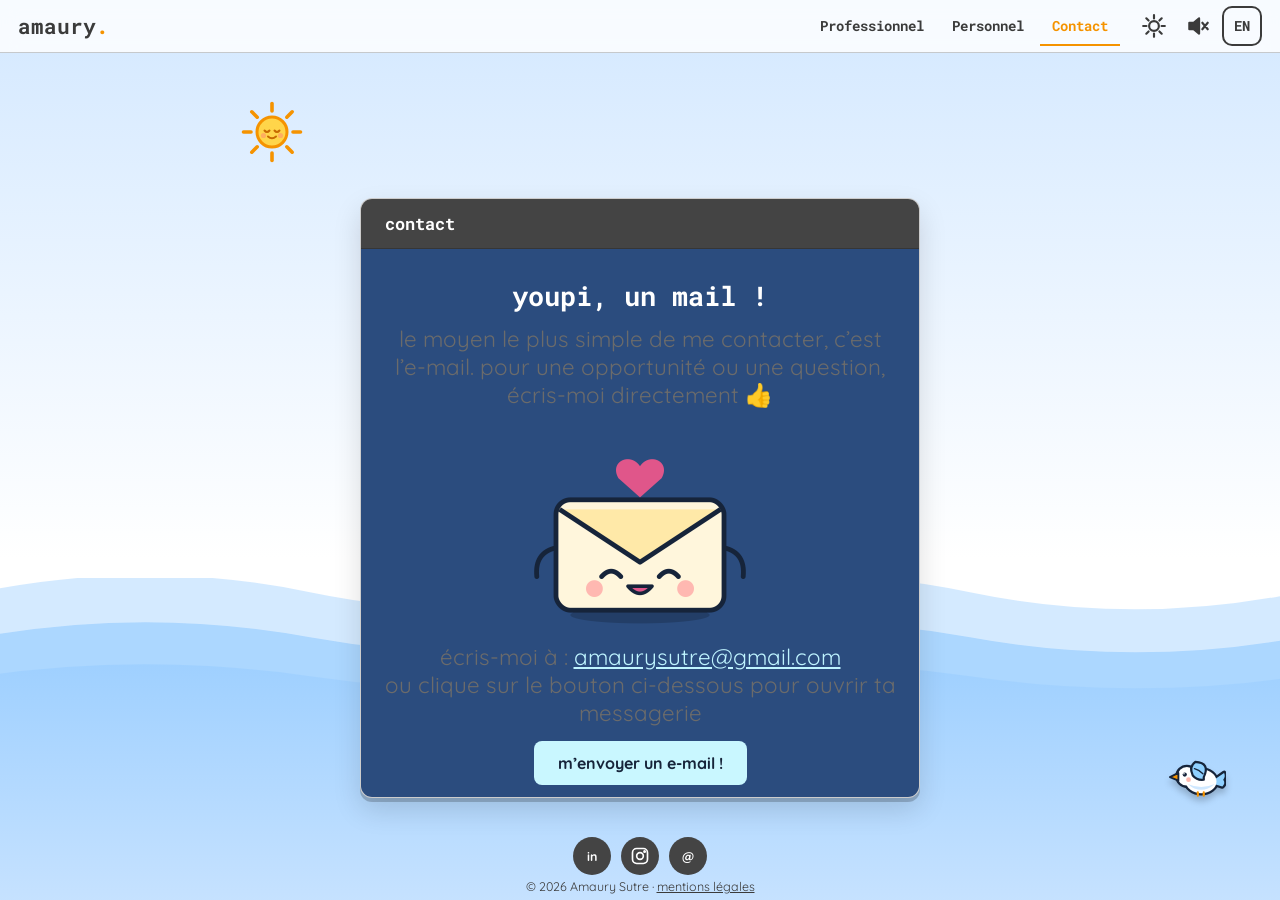
==== contact/index.html @ 2b48d58b "Add files via upload" ====
<!doctype html>
<html lang="fr">
<head>
<meta charset="utf-8">
<meta name="viewport" content="width=device-width, initial-scale=1, viewport-fit=cover">
<title>Contacter Amaury Sutre — SEO &amp; content strategy</title>
<meta name="description" content="Écrire à Amaury Sutre, content strategist et spécialiste SEO/GEO à Bordeaux : e-mail, LinkedIn et Instagram.">
<link rel="canonical" href="https://predatopatate.github.io/contact/">
<link rel="alternate" hreflang="fr" href="https://predatopatate.github.io/contact/">
<link rel="alternate" hreflang="en" href="https://predatopatate.github.io/en/contact/">
<link rel="alternate" hreflang="x-default" href="https://predatopatate.github.io/contact/">
<meta property="og:type" content="website">
<meta property="og:site_name" content="Amaury Sutre">
<meta property="og:title" content="Contacter Amaury Sutre — SEO &amp; content strategy">
<meta property="og:description" content="Écrire à Amaury Sutre, content strategist et spécialiste SEO/GEO à Bordeaux : e-mail, LinkedIn et Instagram.">
<meta property="og:url" content="https://predatopatate.github.io/contact/">
<meta property="og:image" content="https://predatopatate.github.io/images/og-image.png">
<meta property="og:locale" content="fr_FR">
<meta name="twitter:card" content="summary_large_image">
<link rel="icon" href="/favicon.svg" type="image/svg+xml">
<script>try{var t=localStorage.getItem('theme');if(t)document.documentElement.dataset.theme=t}catch(e){}</script>
<link rel="stylesheet" href="/css/style.css">
<noscript><style>body{overflow:auto!important;display:block!important;height:auto!important}.desk{height:60vh!important}#src,#src[hidden]{display:block!important}#src [data-win]{max-width:760px;margin:20px auto;padding:16px;background:var(--win);color:var(--ink);border-radius:12px}</style></noscript>
</head>
<body>
<a class="skip" href="#desk">Aller au contenu</a>
<header class="top"><a class="logo" href="/" aria-label="Accueil">amaury<span>.</span></a><nav class="tabs" aria-label="Navigation principale"><a href="/">Professionnel</a><a href="/perso/">Personnel</a><a href="/contact/" aria-current="true">Contact</a></nav><div class="tools"><button class="ib" id="tTheme"></button><button class="ib" id="tSfx"></button><a class="ib lg" id="tLang" href="/en/contact/" hreflang="en" lang="en">EN</a></div></header>
<main class="desk" id="desk">
<div class="stars" id="stars" aria-hidden="true"></div>
<div class="clouds" aria-hidden="true"><i class="cl" style="top:12%;--t:70s;--dl:-10s"></i><i class="cl" style="top:26%;--t:95s;--dl:-55s;transform-origin:left;scale:.7"></i><i class="cl" style="top:40%;--t:80s;--dl:-30s;scale:1.3"></i><i class="cl" style="top:6%;--t:110s;--dl:-80s;scale:.55"></i></div>
<div class="sky" aria-hidden="true">
   <svg viewBox="0 0 2880 320" preserveAspectRatio="none" style="top:-8%;--t:44s;animation-direction:reverse"><path d="M0 40q180-34 360 0t360 0t360 0t360 0t360 0t360 0t360 0t360 0V320H0Z" fill="var(--sky1)" opacity=".45"/></svg>
   <svg viewBox="0 0 2880 320" preserveAspectRatio="none" style="top:6%;--t:30s"><path d="M0 40q180-30 360 0t360 0t360 0t360 0t360 0t360 0t360 0t360 0V320H0Z" fill="var(--sky1)" opacity=".75"/></svg>
   <svg viewBox="0 0 2880 320" preserveAspectRatio="none" style="top:18%;--t:20s"><defs><linearGradient id="g" x1="0" y1="0" x2="0" y2="1"><stop offset="0" stop-color="var(--sky1)"/><stop offset="1" stop-color="var(--sky2)"/></linearGradient></defs><path d="M0 40q180-24 360 0t360 0t360 0t360 0t360 0t360 0t360 0t360 0V320H0Z" fill="url(#g)"/></svg>
  </div>
<div class="stage">
<button class="star" id="star" aria-label="CV"><svg class='sun' viewBox='0 0 64 64' width='64' height='64' aria-hidden='true'><g class='rays' stroke='#f59300' stroke-width='3.6' stroke-linecap='round' fill='none'><path d='M53.0 32.0L60.5 32.0'/><path d='M46.8 46.8L52.2 52.2'/><path d='M32.0 53.0L32.0 60.5'/><path d='M17.2 46.8L11.8 52.2'/><path d='M11.0 32.0L3.5 32.0'/><path d='M17.2 17.2L11.8 11.8'/><path d='M32.0 11.0L32.0 3.5'/><path d='M46.8 17.2L52.2 11.8'/></g><circle cx='32' cy='32' r='15' fill='#ffd54a' stroke='#f59300' stroke-width='3'/><path d='M24.5 30.5q2.5 3 5 0M34.5 30.5q2.5 3 5 0M28 36.5q4 3.6 8 0' stroke='#c76b00' stroke-width='2' fill='none' stroke-linecap='round'/><circle cx='23.5' cy='35.5' r='2.6' fill='#ff9a6a' opacity='.65'/><circle cx='40.5' cy='35.5' r='2.6' fill='#ff9a6a' opacity='.65'/></svg><svg class='moon' viewBox='0 0 64 64' width='64' height='64' aria-hidden='true'><path d='M33.5 10.3A22 22 0 1 0 50.6 39.6A17 17 0 0 1 33.5 10.3Z' fill='#ffe9a8' stroke='#e0b84a' stroke-width='3' stroke-linejoin='round'/><path d='M14 30q2.2 2.6 4.4 0M15 38q3 2.6 6 0' stroke='#b8892a' stroke-width='2' fill='none' stroke-linecap='round'/><circle cx='13' cy='35' r='2.2' fill='#ffa27a' opacity='.6'/><path d='M50 12l1.4 3.2 3.2 1.4-3.2 1.4L50 21l-1.4-3-3.2-1.4 3.2-1.4zM54 36l.9 2 2 .9-2 .9-.9 2-.9-2-2-.9 2-.9z' fill='#ffe9a8'/></svg><span class="stip">cv</span></button>
<section class="win home blue" aria-labelledby="homeT"><header><span id="homeT">contact</span></header><div class="hero" id="hero"><h1 class="sr">Contacter Amaury Sutre — SEO &amp; content strategy</h1><div class="cx"><h2>youpi, un mail !</h2><p>le moyen le plus simple de me contacter, c’est l’e-mail. pour une opportunité ou une question, écris-moi directement 👍</p><div class="cimg"><img src="/images/contact.png" alt="" width="240" height="204"></div><p>écris-moi à : <a data-copy data-tip="copier dans le presse-papiers" href="mailto:amaurysutre@gmail.com">amaurysutre@gmail.com</a><br>ou clique sur le bouton ci-dessous pour ouvrir ta messagerie</p><a class="btn2" data-mail href="mailto:amaurysutre@gmail.com">m’envoyer un e-mail !</a></div></div></section></div>
<div class="foot"><div><a class="soc" href="https://www.linkedin.com/in/amaury-sutre" target="_blank" rel="noopener" aria-label="LinkedIn">in</a><a class="soc" href="https://www.instagram.com/amaurysutre/" target="_blank" rel="noopener" aria-label="Instagram"><svg viewBox="0 0 24 24" width="20" height="20" fill="none" stroke="currentColor" stroke-width="2" aria-hidden="true"><rect x="3" y="3" width="18" height="18" rx="5"/><circle cx="12" cy="12" r="4"/><circle cx="17.5" cy="6.5" r=".8" fill="currentColor"/></svg></a><a class="soc" href="mailto:amaurysutre@gmail.com" data-mail aria-label="E-mail">@</a></div>© 2026 Amaury Sutre · <a href="/mentions-legales/">mentions légales</a></div>
<div id="pet"><div class="rot"><svg viewBox="0 0 68 52" width="58" height="44" aria-hidden="true"><g stroke="#16243a" stroke-width="5.4" stroke-linejoin="round" fill="#16243a"><path d="M12 27L2 20Q0 24 3 28Q0 32 4 36L14 33Z"/><ellipse cx="29" cy="30" rx="18" ry="14"/><circle cx="46" cy="24" r="11"/></g><path d="M12 27L2 20Q0 24 3 28Q0 32 4 36L14 33Z" fill="#8fd0ff"/><ellipse cx="29" cy="30" rx="18" ry="14" fill="#fff"/><circle cx="46" cy="24" r="11" fill="#fff"/><path d="M13 33Q29 47 45 33Q29 40 13 33Z" fill="#cfe8ff"/><path d="M56 20L66 25L56 29Z" fill="#f59300" stroke="#16243a" stroke-width="2.2" stroke-linejoin="round"/><g class="wing"><path d="M26 25Q18 8 36 7Q44 13 39 23Q34 29 26 28Z" fill="#8fd0ff" stroke="#16243a" stroke-width="2.6" stroke-linejoin="round"/><path d="M27 21Q32 16 37 15" stroke="#16243a" stroke-width="1.6" fill="none" stroke-linecap="round"/></g><g class="beye"><circle cx="48.5" cy="22" r="2.5" fill="#16243a"/><circle cx="49.4" cy="21.1" r=".9" fill="#fff"/></g><circle cx="44" cy="28" r="2.8" fill="#ff9a8a" opacity=".7"/><path d="M26 43v4M33 43v4" stroke="#f59300" stroke-width="2.6" stroke-linecap="round"/></svg></div></div>
</main>
<div id="lb" role="dialog" aria-modal="true"><button class="lbn" id="lbp" aria-label="Précédent">‹</button><img id="lbi" alt=""><button class="lbn" id="lbn" aria-label="Suivant">›</button><button class="lbn" id="lbx" aria-label="Fermer">×</button></div>
<div id="mm" role="dialog" aria-modal="true"><div class="mbox"><h2 id="mmt"></h2><p id="mmp"></p><div id="mmo"></div><div class="mrow"><button id="mmc"></button><button id="mmx"></button></div></div></div>
<div id="src" hidden>
<section data-win="cv" data-title="cv" data-w="460"><div class="callout">tu as trouvé le bonus ! voici mon CV en PDF, à télécharger :)</div><div class="grid2" style="grid-template-columns:minmax(200px,320px);justify-content:center"><div class="card"><div class="thumb" style="--c1:#3b3f8f;--c2:#7a4fc0"><b>CV français</b><small>PDF</small></div><div class="cb" style="padding:14px;text-align:center"><a class="btn" href="/cv/CV-Amaury-Sutre-FR.pdf" download style="margin:0">télécharger</a></div></div></div></section>
<section data-win="game" data-title="chasse aux mots-clés" data-w="520"><div class="gm" data-gm><div class="gh"><span>score <b data-sc>0</b></span><span>temps <b data-tm>30</b></span><span>record <b data-hi>0</b></span></div><div class="ga" data-ga><div class="gi">Clique les mots-clés avant qu’ils s’envolent. Évite les rouges !</div></div><a class="btn" href="#" data-gstart>jouer</a></div></section>
</div>
<script src="/js/app.js" defer></script>
</body>
</html>
---- css/style.css ----
@font-face{font-family:"Quicksand";font-style:normal;font-weight:400;font-display:swap;src:url(/fonts/quicksand-400.woff2) format("woff2")}
@font-face{font-family:"Quicksand";font-style:normal;font-weight:600;font-display:swap;src:url(/fonts/quicksand-600.woff2) format("woff2")}
@font-face{font-family:"Quicksand";font-style:normal;font-weight:700;font-display:swap;src:url(/fonts/quicksand-700.woff2) format("woff2")}
@font-face{font-family:"Roboto Mono";font-style:normal;font-weight:500;font-display:swap;src:url(/fonts/roboto-mono-500.woff2) format("woff2")}
@font-face{font-family:"Roboto Mono";font-style:normal;font-weight:700;font-display:swap;src:url(/fonts/roboto-mono-700.woff2) format("woff2")}

:root{--page:#fff;--sky1:#9fd0ff;--sky2:#cfe6ff;--win:#fff;--ink:#3b3b3b;--mute:#6b6b6b;--bar:#444;--accent:#f59300;--sh:#0003;--pet:#f2a65a;--petEye:#2b2b2b;
box-sizing:border-box;padding-top:env(safe-area-inset-top,0px);padding-bottom:env(safe-area-inset-bottom,0px)}
@media (prefers-color-scheme:dark){:root:not([data-theme="light"]){--page:#0d1626;--sky1:#1d3c66;--sky2:#0f2342;--win:#16243a;--ink:#e8eef7;--mute:#9fb0c6;--bar:#2a3b55;--accent:#ffb347;--sh:#0008;color-scheme:dark}}
:root[data-theme="dark"]{--page:#0d1626;--sky1:#1d3c66;--sky2:#0f2342;--win:#16243a;--ink:#e8eef7;--mute:#9fb0c6;--bar:#2a3b55;--accent:#ffb347;--sh:#0008;color-scheme:dark}
html{height:100%;scroll-padding-top:env(safe-area-inset-top,0px)}
*{box-sizing:border-box}
body{margin:0;height:100%;background:var(--page);color:var(--ink);font-family:"Quicksand",ui-rounded,"Segoe UI",system-ui,sans-serif;overflow:hidden}
button,a{font:inherit;color:inherit;cursor:pointer}
:focus-visible{outline:3px solid var(--accent);outline-offset:2px}
.desk{position:relative;height:100%;overflow:hidden}
.sky{position:absolute;left:0;bottom:0;width:100%;height:38%;pointer-events:none}
.tools{position:absolute;left:14px;top:12px;display:flex;gap:10px;align-items:center;z-index:50}
.ib{width:40px;height:40px;border:0;background:none;display:grid;place-items:center;border-radius:10px}
.ib:hover{background:#00000012}
.lg{font-family:"Roboto Mono",ui-monospace,monospace;font-weight:700;font-size:.85rem;width:auto;padding:0 10px;border:2px solid var(--ink)}
.stage{position:absolute;inset:0 0 70px;display:flex;flex-direction:column;align-items:center;justify-content:center;gap:6px;pointer-events:none;padding:56px 0 0}
.star{align-self:flex-start;margin-left:max(4vw,calc(50% - 400px));pointer-events:none}
.win{background:var(--win);border-radius:12px;box-shadow:0 4px 0 var(--sh),0 12px 28px #0002;overflow:hidden;display:flex;flex-direction:column;pointer-events:auto}
.win header{background:var(--bar);color:#fff;padding:13px 14px 13px 24px;font-weight:700;font-size:1.05rem;display:flex;justify-content:space-between;align-items:center;gap:8px;user-select:none;touch-action:none;cursor:grab}
.win header.drag{cursor:grabbing}
.home{position:relative;width:min(800px,92vw);height:min(600px,100%)}
.home header{cursor:default}
.hero{flex:1;display:flex;flex-direction:column;align-items:center;justify-content:center;gap:10px;padding:16px;text-align:center}
.hero h1{margin:0;font-weight:400;font-size:clamp(2.2rem,7.2vw,4.4rem);line-height:1.05}
.hero h1 b{color:var(--accent);font-weight:600}
.hero p{margin:0;font-size:clamp(1rem,2.4vw,1.4rem);color:var(--mute)}
#icons{display:flex;flex-wrap:wrap;justify-content:center;gap:clamp(6px,2vw,22px);margin-top:clamp(18px,6vh,56px)}
.ico{width:96px;border:0;background:none;display:flex;flex-direction:column;align-items:center;gap:6px;color:var(--ink);padding:4px}
.ico svg{filter:drop-shadow(0 4px 0 var(--sh));transition:transform .12s}
.ico:hover svg{transform:translateY(-4px)}
.ico b{font-family:"Roboto Mono",ui-monospace,monospace;font-size:.82rem}
.foot{position:absolute;left:0;right:0;bottom:6px;text-align:center;font-size:.78rem;color:var(--ink);z-index:3}
.foot div{display:flex;gap:10px;justify-content:center;margin-bottom:4px}
.soc{width:38px;height:38px;border-radius:50%;background:#444;color:#fff;display:grid;place-items:center;font-weight:700;text-decoration:none}
.w{position:absolute;width:min(460px,calc(100% - 16px));max-height:calc(100% - 90px);animation:pop .16s ease-out}
@keyframes pop{from{transform:scale(.95);opacity:0}}
.x{width:28px;height:28px;border-radius:8px;border:0;background:#ffffff26;color:#fff;font-size:1.2rem;line-height:1}
.x:hover{background:#ffffff44}
.body{padding:16px 20px 20px;overflow:auto;line-height:1.55;font-size:.97rem}
.body h2{font-size:1.6rem;line-height:1.1;margin:0 0 8px}
.body h3{font-size:1rem;margin:14px 0 6px}
.body p{margin:0 0 10px;max-width:62ch}
.body a{color:var(--accent);font-weight:700}
.tag{display:inline-block;border:2px solid var(--ink);border-radius:999px;padding:1px 10px;margin:0 6px 6px 0;font-size:.82rem;font-weight:600}
.case{border:2px solid var(--bar);border-radius:10px;padding:10px 12px;margin-bottom:10px}
.case b{display:block}.case small{color:var(--mute)}.case ul{margin:6px 0 0;padding-left:18px}.case ul:empty{display:none}.case li{margin-bottom:3px}
.note{position:absolute;left:50%;bottom:70px;transform:translateX(-50%);z-index:900;background:var(--win);border-radius:12px;box-shadow:0 4px 0 var(--sh);padding:10px 14px;font-size:.9rem;display:flex;gap:12px;align-items:center;width:max-content;max-width:calc(100% - 20px)}
.note button{border:0;border-radius:8px;background:var(--accent);color:#222;padding:4px 12px;font-weight:700}
@media (max-width:700px){.w{left:8px!important;top:64px!important}.win header{cursor:default}.stage{padding-top:70px}}
@media (prefers-reduced-motion:reduce){*{animation:none!important;transition:none!important}}

.win header{font-family:"Roboto Mono",ui-monospace,monospace;font-weight:700;text-transform:lowercase}
.x{width:auto;height:auto;background:none;color:#fff;font-family:"Roboto Mono",ui-monospace,monospace;font-weight:700;font-size:1rem;padding:2px 4px}
.x:hover{background:none;color:var(--accent)}
.body{padding:0}
.pad{padding:8px 36px 28px}
.body>:not(.prof):not(.sep):not(.pad):not(.lrow){margin-left:28px;margin-right:28px}
.body>:first-child{margin-top:22px}
.body>:last-child{margin-bottom:26px}
.prof{display:flex;flex-wrap:wrap;align-items:center;gap:26px;padding:30px 36px}
.av{width:140px;height:140px;border-radius:50%;flex:none;display:grid;place-items:center;font-size:3rem;font-weight:700;color:#fff;background:linear-gradient(135deg,#2b6a8f,#7ec8c0);box-shadow:0 4px 0 var(--sh)}
.prof h2{color:var(--accent);font-size:clamp(2rem,6vw,3.2rem);font-weight:600;margin:0 0 6px}
.sub{margin:0 0 4px;color:var(--mute)}
.sep{border-top:1px solid #0002;margin:0}
.body h3{font-family:"Roboto Mono",ui-monospace,monospace;text-transform:uppercase;font-size:1.2rem;margin:18px 0 12px}
.body ul{padding-left:22px}.body li{margin-bottom:8px}
.body a{text-decoration:underline}
.tag{border:0;border-radius:6px;padding:6px 12px;font-weight:400;font-size:.88rem;background:var(--win);box-shadow:0 3px 0 var(--sh),0 0 0 1px #0001;margin:0 8px 10px 0}
.cols{display:grid;grid-template-columns:1fr 1fr;gap:12px 28px}
.grid{display:grid;grid-template-columns:repeat(auto-fit,minmax(270px,1fr));gap:20px}
.card{border-radius:10px;overflow:hidden;box-shadow:0 3px 0 var(--sh),0 0 0 1px #0001}
.thumb{aspect-ratio:16/9;display:flex;flex-direction:column;justify-content:flex-end;padding:14px 16px;color:#fff;background:linear-gradient(135deg,var(--c1),var(--c2))}
.thumb b{font-size:1.6rem;line-height:1.1}.thumb small{opacity:.9}
.cb{padding:6px 14px 8px;font-size:.9rem}.cb ul{padding-left:18px}.cb li{margin-bottom:5px}
.lrow{display:flex;flex-wrap:wrap;gap:28px;justify-content:center;padding:32px 20px}
a.ico{text-decoration:none}
details{border-bottom:1px solid #0002;padding:10px 0}
summary{font-family:"Roboto Mono",ui-monospace,monospace;font-weight:700;cursor:pointer}
details p{margin:8px 0 2px}
.fm label{display:block;font-family:"Roboto Mono",ui-monospace,monospace;font-size:.82rem;margin:12px 0 4px}
.fm input,.fm textarea{width:100%;font:inherit;padding:9px 12px;border:1px solid #0003;border-radius:8px;background:var(--win);color:var(--ink)}
.btn{display:inline-block;margin-top:16px;background:var(--accent);color:#222!important;border-radius:8px;padding:9px 22px;font-weight:700;text-decoration:none!important;font-family:"Roboto Mono",ui-monospace,monospace}
@media (max-width:700px){.cols{grid-template-columns:1fr}.pad{padding:8px 20px 24px}.prof{padding:22px 20px}}

:root{--pt:#d3e8ff;--starO:0;--cloudO:.95}
@media (prefers-color-scheme:dark){:root:not([data-theme="light"]){--pt:#0a1222;--starO:1;--cloudO:.06}}
:root[data-theme="dark"]{--pt:#0a1222;--starO:1;--cloudO:.06}
body{background:linear-gradient(var(--pt),var(--page) 62%)}
.sky{overflow:hidden}
.sky svg{position:absolute;left:0;width:200%;height:100%;animation:wave var(--t,30s) linear infinite}
@keyframes wave{to{transform:translateX(-50%)}}
.clouds,.stars{position:absolute;inset:0 0 38%;pointer-events:none}
.stars{opacity:var(--starO);transition:opacity .6s}
.stars i{position:absolute;width:3px;height:3px;border-radius:50%;background:#fff;animation:tw 3s ease-in-out infinite}
@keyframes tw{50%{opacity:.2}}
.cl{position:absolute;left:-220px;width:110px;height:30px;border-radius:30px;background:#fff;opacity:var(--cloudO);animation:drift var(--t) linear infinite;animation-delay:var(--dl,0s)}
.cl:before,.cl:after{content:"";position:absolute;border-radius:50%;background:inherit}
.cl:before{width:50px;height:50px;top:-24px;left:16px}.cl:after{width:38px;height:38px;top:-16px;right:16px}
@keyframes drift{to{transform:translateX(calc(100vw + 360px))}}
.av{position:relative;cursor:default;overflow:hidden;width:160px;height:160px;box-shadow:0 0 0 4px var(--win),0 0 0 7px var(--accent)}
.av img{width:100%;height:100%;object-fit:cover;display:block}
.av[role=button]{cursor:pointer}
.prof{background:linear-gradient(135deg,color-mix(in srgb,var(--accent) 16%,var(--win)),var(--win) 70%)}
.badge{display:inline-flex;align-items:center;gap:8px;background:#2fb36624;border-radius:999px;padding:4px 12px;font-weight:600;font-size:.85rem;margin-bottom:10px}
.badge:before{content:"";width:9px;height:9px;border-radius:50%;background:#2fb366;animation:pulse 2s ease-in-out infinite}
@keyframes pulse{50%{box-shadow:0 0 0 6px #2fb36600;opacity:.6}}
.wave{display:inline-block;animation:wv 2.4s ease-in-out infinite;transform-origin:70% 70%}
@keyframes wv{0%,60%,100%{transform:rotate(0)}10%,30%{transform:rotate(16deg)}20%,40%{transform:rotate(-8deg)}}
.lead{font-size:1.1rem}
.gal{display:grid;grid-template-columns:repeat(auto-fill,minmax(170px,1fr));gap:16px}
.gal button{border:0;padding:0;border-radius:6px;overflow:hidden;aspect-ratio:1;background:#0001;cursor:zoom-in;box-shadow:0 3px 0 var(--sh)}
.gal img{width:100%;height:100%;object-fit:cover;display:block;transition:transform .25s}
.gal button:hover img{transform:scale(1.06)}
.ph{aspect-ratio:1;border-radius:6px;display:grid;place-items:center;color:#fff;font-family:"Roboto Mono",ui-monospace,monospace;font-size:.85rem;background:linear-gradient(135deg,var(--c1),var(--c2));opacity:.92}
.more{margin-top:14px;font-size:.92rem}
.proj{display:flex;flex-wrap:wrap;gap:24px;align-items:flex-start}
.proj .pt{flex:0 0 280px;max-width:100%;aspect-ratio:16/10;border-radius:10px;background:linear-gradient(135deg,#2b6a8f,#7ec8c0);display:grid;place-items:center;color:#fff;box-shadow:0 3px 0 var(--sh)}
.proj h4{color:var(--accent);font-size:1.5rem;margin:0 0 8px}
.proj>div+div{flex:1;min-width:220px}
#lb,#mm{position:fixed;inset:0;z-index:3000;display:none;place-items:center;background:#000c}
#lb.on,#mm.on{display:grid}
#lbi{max-width:88vw;max-height:86vh;border-radius:8px;box-shadow:0 8px 40px #0008}
.lbn{position:absolute;border:0;background:#ffffff22;color:#fff;width:46px;height:46px;border-radius:50%;font-size:1.8rem;line-height:1}
.lbn:hover{background:#ffffff44}
#lbp{left:14px}#lbn{right:14px}#lbx{right:14px;top:14px}
.mbox{background:var(--win);border-radius:12px;padding:22px;width:min(420px,92vw);box-shadow:0 4px 0 var(--sh)}
.mbox h2{margin:0 0 6px;font-size:1.4rem}.mbox p{margin:0 0 12px;color:var(--mute)}
.mo{display:block;padding:12px 14px;margin:8px 0;border-radius:8px;box-shadow:0 3px 0 var(--sh),0 0 0 1px #0002;text-decoration:none;font-weight:700;color:var(--ink)}
.mo:hover{background:color-mix(in srgb,var(--accent) 16%,var(--win))}
.mrow{display:flex;gap:10px;flex-wrap:wrap;margin-top:6px}
.mrow button{border:1px solid #0003;border-radius:8px;background:none;padding:7px 14px;font-weight:600}

#pet{position:absolute;z-index:5;width:56px;height:56px;left:calc(100% - 110px);top:calc(100% - 150px);pointer-events:none;filter:drop-shadow(0 5px 3px #0003);transition:left var(--d,1s) cubic-bezier(.4,.1,.3,1),top var(--d,1s) cubic-bezier(.4,.1,.3,1)}
#pet .rot{width:100%;height:100%;transform:rotate(var(--rot,-14deg));transition:transform .3s}
#pet svg{display:block;animation:bob 3s ease-in-out infinite}
#pet.fly svg{animation:none}
@keyframes bob{50%{transform:translateY(-6px) rotate(3deg)}}
.tr{position:absolute;z-index:4;width:7px;height:7px;margin:-3px;border-radius:50%;background:var(--accent);opacity:.8;pointer-events:none;animation:fade .9s ease-out forwards}
@keyframes fade{to{opacity:0;transform:scale(.2)}}
.sp{position:absolute;z-index:6;width:12px;height:12px;margin:-6px;background:var(--accent);clip-path:polygon(50% 0,62% 38%,100% 50%,62% 62%,50% 100%,38% 62%,0 50%,38% 38%);pointer-events:none;animation:burst .7s ease-out forwards}
@keyframes burst{from{transform:translate(0,0) scale(1.2)}to{transform:translate(var(--dx),var(--dy)) scale(0);opacity:0}}
.thumb.hasimg{background-color:#fff;background-size:contain;background-repeat:no-repeat;background-position:center;padding:0}
.thumb.hasimg b,.thumb.hasimg small{display:none}
.ct{display:none;padding:10px 0 0}.ct small{display:block;color:var(--mute)}
.thumb.hasimg+.cb .ct{display:block}
.win.blue .body{background:#2b4c7e;color:#fff}
.win.blue .body a{color:#bff4ff}
.body>.cx{margin:0!important}
.cx{padding:28px 22px 30px;text-align:center}
.cx h2{font-family:"Roboto Mono",ui-monospace,monospace;font-size:1.7rem;margin:0 0 12px}
.cx p{margin:0 auto 14px;max-width:46ch}
.cimg{margin:8px auto 16px;width:min(240px,70%)}
.cimg img,.cimg svg{width:100%;height:auto;display:block;border-radius:12px}
.btn2{display:inline-block;background:#c9f7ff;color:#16243a!important;border-radius:8px;padding:12px 24px;font-weight:700;text-decoration:none!important}
.btn2:hover{background:#fff}

:root{--edge:transparent;--pan:#eef3f8;--line:#0003}
@media (prefers-color-scheme:dark){:root:not([data-theme="light"]){--page:#151515;--pt:#151515;--sky1:#14607f;--sky2:#0a2540;--win:#0e1c31;--ink:#e8f3f9;--mute:#9fb6c8;--bar:#0e1c31;--accent:#b8f1ff;--sh:#0009;--edge:#b8f1ff;--pan:#08111f;--line:#ffffff88}}
:root[data-theme="dark"]{--page:#151515;--pt:#151515;--sky1:#14607f;--sky2:#0a2540;--win:#0e1c31;--ink:#e8f3f9;--mute:#9fb6c8;--bar:#0e1c31;--accent:#b8f1ff;--sh:#0009;--edge:#b8f1ff;--pan:#08111f;--line:#ffffff88}
.win{border:1px solid var(--line)}
.win header{border-bottom:1px solid var(--line)}
.sky svg:last-child path{stroke:var(--edge);stroke-width:3;vector-effect:non-scaling-stroke}
.sky svg:last-child{filter:drop-shadow(0 0 5px var(--edge))}
.win.out{animation:outA .16s ease-in forwards;pointer-events:none}
@keyframes outA{to{opacity:0;transform:scale(.94)}}
.star{pointer-events:auto;background:none;border:0;padding:0;cursor:pointer;position:relative}
.star:hover svg{animation:wig .5s}
@keyframes wig{25%{transform:rotate(-14deg) scale(1.1)}75%{transform:rotate(14deg) scale(1.1)}}
.stip{position:absolute;left:50%;top:100%;transform:translateX(-50%);font:700 .68rem "Roboto Mono",ui-monospace,monospace;color:var(--ink);opacity:0;transition:opacity .2s;white-space:nowrap}
.star:hover .stip{opacity:1}
.callout{background:#3d7ab5;color:#fff;border-radius:6px;padding:12px 16px;font-size:.92rem}
.callout a{color:#fff!important}
.grid2{display:grid;grid-template-columns:repeat(auto-fit,minmax(200px,1fr));gap:18px}
.lnote{border:1px solid var(--line);border-radius:4px;padding:6px 14px;font-size:.8rem;width:fit-content;margin:0 auto 24px!important;text-align:center}
details{border:0;padding:0;margin:0 0 8px}
summary{background:#3d7ab5;color:#fff;padding:11px 14px;border-radius:4px;list-style:none;display:flex;justify-content:space-between;gap:10px;font-size:.88rem}
summary::-webkit-details-marker{display:none}
summary::after{content:"⌄";font-weight:700}
details[open] summary::after{content:"⌃"}
.ans{background:var(--pan);padding:10px 16px;border-radius:0 0 4px 4px}
.ans ul{margin:0;padding-left:20px}.ans li{margin:0}
[data-copy]{position:relative}
[data-copy]::after{content:attr(data-tip);position:absolute;left:50%;top:-30px;transform:translateX(-50%);background:#000c;color:#fff;font-size:.72rem;padding:3px 8px;border-radius:4px;white-space:nowrap;opacity:0;pointer-events:none;transition:opacity .15s}
[data-copy]:hover::after{opacity:1}

.gal{grid-template-columns:repeat(4,1fr)}
@media (max-width:700px){.gal{grid-template-columns:repeat(2,1fr)}}
.ph{position:relative;cursor:pointer;overflow:hidden;background-size:cover;background-position:center;border:0}
.ph.hasimg span{display:none}
.chg{display:none;position:absolute;top:6px;right:6px;width:28px;height:28px;border:0;border-radius:6px;background:#000a;color:#fff;font-size:.9rem;cursor:pointer}
.ph.hasimg .chg{display:block;opacity:0;transition:opacity .15s}
.ph:hover .chg{opacity:1}

.helix{position:relative}
.helix svg{position:absolute;inset:0;width:100%;height:100%;overflow:visible;pointer-events:none}
.helix polyline{fill:none;stroke:var(--accent);stroke-width:2;opacity:.5;vector-effect:non-scaling-stroke}
.helix .rg line{stroke:var(--accent);stroke-width:1;opacity:.2;vector-effect:non-scaling-stroke}
.hx{position:absolute;width:clamp(84px,15%,124px);transform:translate(-50%,-50%) scale(var(--s));filter:brightness(var(--b));transition:transform .2s ease,filter .2s;box-shadow:0 4px 0 var(--sh),0 0 0 1px var(--line);border-radius:8px}
.hx:hover{transform:translate(-50%,-50%) scale(calc(var(--s)*1.2));filter:none;z-index:300!important}
.hx span{font-size:1.5rem;font-weight:700}
.dn{position:absolute;left:6px;bottom:6px;background:#000b;color:#fff;border-radius:999px;font:700 .66rem "Roboto Mono",ui-monospace,monospace;padding:1px 7px;font-style:normal}
.ph:not(.hasimg) .dn{display:none}

.snake{position:relative}
.snake svg{position:absolute;inset:0;width:100%;height:100%;overflow:visible;pointer-events:none}
.snake path{fill:none;stroke:var(--accent);stroke-width:2.5;stroke-linecap:round;stroke-linejoin:round;vector-effect:non-scaling-stroke;opacity:.8}
.snake .ar{position:absolute;transform:translate(-50%,-50%);color:var(--accent);font-style:normal;font-size:.95rem;pointer-events:none;z-index:1}
.snake .ar.end{font-size:1.3rem}
.snake .lbl{position:absolute;font:700 .72rem "Roboto Mono",ui-monospace,monospace;color:var(--mute);font-style:normal;text-transform:uppercase;letter-spacing:.05em}
.hx{width:clamp(52px,16%,118px);transform:translate(-50%,-50%);filter:none}
.hx:hover{transform:translate(-50%,-50%) scale(1.14);filter:none;z-index:300!important}
a,button,summary,[role=button],.ph,.ico,.soc,.mo,.btn,.btn2,.x,.lbn,.star,[data-copy]{cursor:url("data:image/svg+xml,%3Csvg xmlns='http://www.w3.org/2000/svg' width='32' height='32' viewBox='0 0 32 32'%3E%3Cg fill='%23fff' stroke='%23000' stroke-width='1.5' stroke-linejoin='round' stroke-linecap='round'%3E%3Cpath d='M11 3.5a2.4 2.4 0 0 1 4.8 0V13h.4v-.6a2.3 2.3 0 0 1 4.6 0v1.2h.2a2.3 2.3 0 0 1 4.4.4v.8a2.2 2.2 0 0 1 3.4 1.9V22c0 3.6-1.6 5.2-3.2 7H12.6C11 26.6 8.6 22.6 6 19.4c-1.2-1.6-.6-3.2.8-3.6 1.3-.4 2.4.4 3.4 1.5l.8.9z'/%3E%3C/g%3E%3Cpath d='M16 13.5v6M20.8 14.2v5.2M25.2 15.4v4' stroke='%23000' stroke-width='1.2' fill='none' stroke-linecap='round'/%3E%3C/svg%3E") 13 2,pointer!important}
.win header,.win header *{cursor:grab!important}
.win header .x{cursor:url("data:image/svg+xml,%3Csvg xmlns='http://www.w3.org/2000/svg' width='32' height='32' viewBox='0 0 32 32'%3E%3Cg fill='%23fff' stroke='%23000' stroke-width='1.5' stroke-linejoin='round' stroke-linecap='round'%3E%3Cpath d='M11 3.5a2.4 2.4 0 0 1 4.8 0V13h.4v-.6a2.3 2.3 0 0 1 4.6 0v1.2h.2a2.3 2.3 0 0 1 4.4.4v.8a2.2 2.2 0 0 1 3.4 1.9V22c0 3.6-1.6 5.2-3.2 7H12.6C11 26.6 8.6 22.6 6 19.4c-1.2-1.6-.6-3.2.8-3.6 1.3-.4 2.4.4 3.4 1.5l.8.9z'/%3E%3C/g%3E%3Cpath d='M16 13.5v6M20.8 14.2v5.2M25.2 15.4v4' stroke='%23000' stroke-width='1.2' fill='none' stroke-linecap='round'/%3E%3C/svg%3E") 13 2,pointer!important}
.win header.drag,.win header.drag *{cursor:grabbing!important}

.snake path{stroke-width:4.5;stroke-dasharray:.1 11;stroke-linecap:round;opacity:.95;animation:flow 1.4s linear infinite}
@keyframes flow{to{stroke-dashoffset:-11.1}}
.snake .dot{position:absolute;width:14px;height:14px;border-radius:50%;background:var(--accent);transform:translate(-50%,-50%);box-shadow:0 0 0 4px var(--win);z-index:1}
.snake .dot.end{background:var(--win);border:3px solid var(--accent);box-sizing:border-box}
.snake .lbl{border:1px solid var(--line);background:var(--win);border-radius:999px;padding:2px 10px;color:var(--ink)}
:root{--sun:block;--moon:none}
@media (prefers-color-scheme:dark){:root:not([data-theme="light"]){--sun:none;--moon:block}}
:root[data-theme="dark"]{--sun:none;--moon:block}
.star .sun{display:var(--sun)}.star .moon{display:var(--moon)}
.star{margin-bottom:28px}
.sun .rays{transform-box:view-box;transform-origin:50% 50%;animation:spin 40s linear infinite}
@keyframes spin{to{transform:rotate(360deg)}}

body{display:flex;flex-direction:column}
.desk{height:auto;flex:1;min-height:0}
.top{display:flex;align-items:center;gap:14px;padding:6px 18px;background:color-mix(in srgb,var(--win) 82%,transparent);backdrop-filter:blur(8px);border-bottom:1px solid var(--line);position:relative;z-index:60}
.logo{font:700 1.3rem "Roboto Mono",ui-monospace,monospace;background:none;border:0;color:var(--ink);padding:6px 0}
.logo span{color:var(--accent)}
.tabs{display:flex;gap:4px;margin-left:auto}
.tabs button{font:700 .9rem "Roboto Mono",ui-monospace,monospace;background:none;border:0;padding:9px 12px;color:var(--ink);border-bottom:2px solid transparent}
.tabs button:hover{color:var(--accent)}
.tabs button[aria-current="true"]{color:var(--accent);border-bottom-color:var(--accent)}
.top .tools{position:static;display:flex;gap:4px;align-items:center}
.stage{padding-top:14px}
.home.blue{width:min(560px,92vw)}
.home.blue .hero{background:#2b4c7e;color:#fff;display:block;overflow:auto;padding:0}
.home.blue .hero a{color:#bff4ff}
.hero .cx{width:100%}
.hero.swap{animation:pop .18s ease-out}
@media (max-width:700px){.top{gap:6px;padding:4px 10px}.logo{font-size:1.05rem}.tabs{gap:0}.tabs button{font-size:.74rem;padding:8px 6px}.stage{padding-top:12px}}

.grid{grid-template-columns:1fr!important;gap:18px}
.card{display:grid;grid-template-columns:260px 1fr}
.card .thumb{aspect-ratio:auto;min-height:190px}
.card .ct{display:block!important;padding:0 0 8px}
.card .cb{padding:16px 20px;font-size:.92rem}
@media (max-width:700px){.card{grid-template-columns:1fr}.card .thumb{aspect-ratio:16/9;min-height:0}}
.sky{left:-20px;width:calc(100% + 40px)}
.clouds,.stars,.sky{transition:translate .5s ease-out}
.win:has(header.drag){box-shadow:0 10px 0 var(--sh),0 22px 40px #0005}
@keyframes iw{30%{rotate:-7deg}70%{rotate:6deg}}
.ico:hover svg{animation:iw .45s ease}
#pet{pointer-events:auto;cursor:url("data:image/svg+xml,%3Csvg xmlns='http://www.w3.org/2000/svg' width='32' height='32' viewBox='0 0 32 32'%3E%3Cg fill='%23fff' stroke='%23000' stroke-width='1.5' stroke-linejoin='round' stroke-linecap='round'%3E%3Cpath d='M11 3.5a2.4 2.4 0 0 1 4.8 0V13h.4v-.6a2.3 2.3 0 0 1 4.6 0v1.2h.2a2.3 2.3 0 0 1 4.4.4v.8a2.2 2.2 0 0 1 3.4 1.9V22c0 3.6-1.6 5.2-3.2 7H12.6C11 26.6 8.6 22.6 6 19.4c-1.2-1.6-.6-3.2.8-3.6 1.3-.4 2.4.4 3.4 1.5l.8.9z'/%3E%3C/g%3E%3Cpath d='M16 13.5v6M20.8 14.2v5.2M25.2 15.4v4' stroke='%23000' stroke-width='1.2' fill='none' stroke-linecap='round'/%3E%3C/svg%3E") 13 2,pointer!important}
.loop .rot{animation:lp .8s ease-in-out}
@keyframes lp{from{transform:rotate(var(--rot,-14deg))}to{transform:rotate(calc(var(--rot,-14deg) + 360deg))}}
.shoot{position:absolute;left:var(--x,70%);width:90px;height:2px;border-radius:2px;background:linear-gradient(90deg,#fff,transparent);transform:rotate(-20deg);opacity:0;pointer-events:none;z-index:1;animation:shoot 1.2s ease-out forwards}
@keyframes shoot{0%{opacity:0;translate:0 0}15%{opacity:1}100%{opacity:0;translate:-280px 100px}}
.bird{position:absolute;left:-40px;width:28px;height:14px;pointer-events:none;z-index:1;background:url("data:image/svg+xml,%3Csvg xmlns='http://www.w3.org/2000/svg' width='28' height='14'%3E%3Cpath d='M2 11q6-10 12 0q6-10 12 0' fill='none' stroke='%232b4c7e' stroke-width='2' stroke-linecap='round'/%3E%3C/svg%3E");animation:bfly 15s linear forwards,flap .5s ease-in-out infinite}
@keyframes bfly{to{translate:calc(100vw + 90px) 0}}
@keyframes flap{50%{transform:scaleY(.55)}}
.cf{position:fixed;top:-14px;width:9px;height:14px;border-radius:2px;z-index:4000;pointer-events:none;animation:fall linear forwards}
@keyframes fall{to{translate:var(--dx) 108vh;rotate:720deg}}
.crt::after{content:"";position:fixed;inset:0;pointer-events:none;z-index:5000;background:repeating-linear-gradient(0deg,#0000 0 2px,#0000002e 2px 3px),radial-gradient(ellipse at center,#0000 55%,#0000006a);animation:fl 3s steps(2) infinite}
@keyframes fl{50%{opacity:.93}}
.crt .desk{filter:contrast(1.08) saturate(.8) sepia(.15)}
.gh{display:flex;justify-content:space-between;font:700 .85rem "Roboto Mono",ui-monospace,monospace}
.ga{position:relative;height:300px;border:1px solid var(--line);border-radius:8px;overflow:hidden;background:linear-gradient(var(--sky2),var(--sky1));margin:10px 0}
.gi{position:absolute;inset:0;display:grid;place-items:center;text-align:center;padding:20px;font-weight:700;color:var(--ink)}
.kw{position:absolute;bottom:-40px;border:0;border-radius:999px;padding:6px 14px;font:700 .85rem "Roboto Mono",ui-monospace,monospace;background:var(--win);color:var(--ink);box-shadow:0 3px 0 var(--sh),0 0 0 1px var(--line);animation:rise linear forwards}
.kw.bad{background:#e0568a;color:#fff}
@keyframes rise{to{translate:0 -360px}}

#pet .rot{transform:scaleX(var(--dir,-1)) rotate(var(--tilt,0deg));transition:transform .35s}
#pet svg{margin-top:6px;animation:bob 3s ease-in-out infinite}
#pet .wing{transform-box:fill-box;transform-origin:25% 90%;animation:wf 1.3s ease-in-out infinite}
#pet.fly .wing{animation-duration:.18s}
@keyframes wf{50%{transform:rotate(-24deg)}}
#pet .beye{transform-box:fill-box;transform-origin:center;animation:bl 4.5s infinite}
@keyframes bl{0%,94%,100%{transform:scaleY(1)}97%{transform:scaleY(.1)}}
#pet.land .rot{animation:sq .35s ease-out}
@keyframes sq{30%{transform:scaleX(var(--dir,-1)) scale(1.1,.86)}}
.loop .rot{animation:lp .8s ease-in-out}
@keyframes lp{to{rotate:360deg}}
.tr{width:10px;height:10px;margin:-5px;border-radius:0;background:var(--accent);clip-path:polygon(50% 0,62% 38%,100% 50%,62% 62%,50% 100%,38% 62%,0 50%,38% 38%);opacity:.85;animation:tw2 .9s ease-out forwards}
@keyframes tw2{to{opacity:0;translate:0 16px;scale:.2;rotate:90deg}}
.env{position:absolute;z-index:6;width:22px;height:16px;pointer-events:none;background:url("data:image/svg+xml,%3Csvg xmlns='http://www.w3.org/2000/svg' viewBox='0 0 22 16'%3E%3Crect x='1' y='1' width='20' height='14' rx='2' fill='%23fff6dc' stroke='%2316243a' stroke-width='1.6'/%3E%3Cpath d='M2 2l9 7 9-7' fill='none' stroke='%2316243a' stroke-width='1.6' stroke-linejoin='round'/%3E%3C/svg%3E") center/contain no-repeat;animation:drop 1.2s ease-in forwards}
@keyframes drop{to{translate:12px 120px;rotate:40deg;opacity:0}}

.grid2 .card{grid-template-columns:1fr}
.grid2 .card .thumb{aspect-ratio:16/9;min-height:0}

/* ===== Version de production ===== */
.tabs a{font:700 .9rem "Roboto Mono",ui-monospace,monospace;background:none;border:0;padding:9px 12px;color:var(--ink);border-bottom:2px solid transparent;text-decoration:none}
.tabs a:hover{color:var(--accent)}
.tabs a[aria-current="true"]{color:var(--accent);border-bottom-color:var(--accent)}
a.logo{text-decoration:none}
a.ib{text-decoration:none;color:var(--ink)}
a.ico{text-decoration:none}
@media (max-width:700px){.tabs a{font-size:.74rem;padding:8px 6px}}
.av{object-fit:cover;display:block}
.ph{display:grid}
.ph img{position:absolute;inset:0;width:100%;height:100%;object-fit:cover;display:block}
.ph .dn{z-index:2}
.thumb.logo{background:#fff;display:grid;place-items:center;padding:14px;min-height:170px}
.thumb.logo img{max-width:100%;max-height:150px;width:auto;height:auto;object-fit:contain}
.cimg img{width:100%;height:auto;display:block;border-radius:12px}
.home.legal{width:min(780px,92vw);height:min(640px,100%)}
.home.legal .body{flex:1;overflow:auto;padding:22px 28px}
.home.legal .body h2{font-size:1.5rem;margin:0 0 10px}
.home.legal .body h3{margin:18px 0 6px}
.sr{position:absolute;width:1px;height:1px;overflow:hidden;clip:rect(0 0 0 0);white-space:nowrap}
.ink-src{list-style:none;margin:0;padding:0;display:grid;grid-template-columns:repeat(auto-fill,minmax(120px,1fr));gap:10px}
.ink-src img{width:100%;height:auto;display:block;border-radius:6px}
.skip{position:absolute;left:-999px;top:0;background:var(--win);color:var(--ink);padding:8px 12px;z-index:9999}
.skip:focus{left:8px;top:8px}
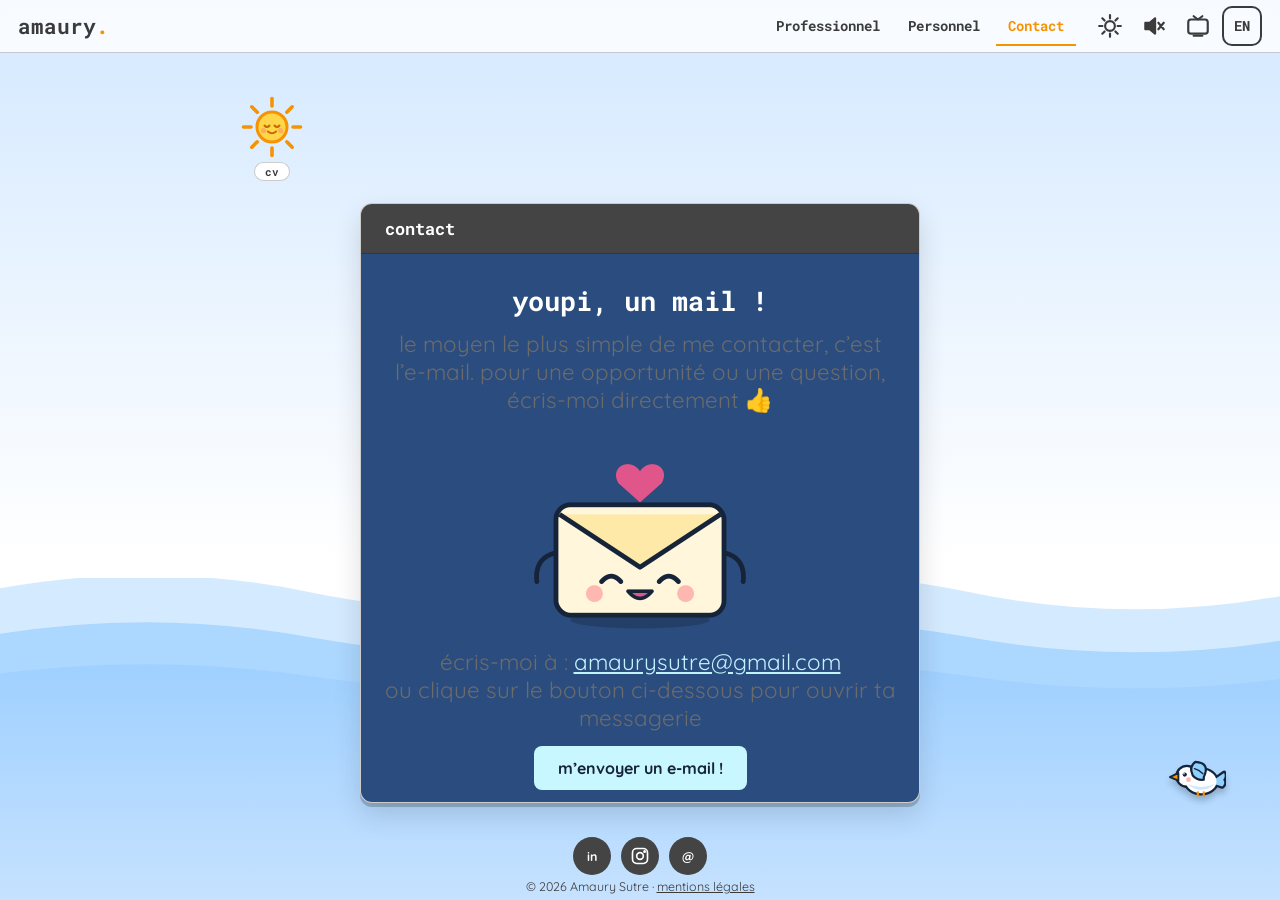
==== commit 2dc9adea: "Add files via upload" ====
--- a/contact/index.html
+++ b/contact/index.html
@@ -5,6 +5,9 @@
 <meta name="viewport" content="width=device-width, initial-scale=1, viewport-fit=cover">
 <title>Contacter Amaury Sutre — SEO &amp; content strategy</title>
 <meta name="description" content="Écrire à Amaury Sutre, content strategist et spécialiste SEO/GEO à Bordeaux : e-mail, LinkedIn et Instagram.">
+<meta name="author" content="Amaury Sutre">
+<meta name="color-scheme" content="light dark">
+<meta name="robots" content="index, follow, max-image-preview:large, max-snippet:-1">
 <link rel="canonical" href="https://predatopatate.github.io/contact/">
 <link rel="alternate" hreflang="fr" href="https://predatopatate.github.io/contact/">
 <link rel="alternate" hreflang="en" href="https://predatopatate.github.io/en/contact/">
@@ -15,16 +18,25 @@
 <meta property="og:description" content="Écrire à Amaury Sutre, content strategist et spécialiste SEO/GEO à Bordeaux : e-mail, LinkedIn et Instagram.">
 <meta property="og:url" content="https://predatopatate.github.io/contact/">
 <meta property="og:image" content="https://predatopatate.github.io/images/og-image.png">
+<meta property="og:image:width" content="1200">
+<meta property="og:image:height" content="630">
+<meta property="og:image:alt" content="Amaury Sutre — content strategist &amp; SEO/GEO">
 <meta property="og:locale" content="fr_FR">
 <meta name="twitter:card" content="summary_large_image">
+<meta name="twitter:title" content="Contacter Amaury Sutre — SEO &amp; content strategy">
+<meta name="twitter:description" content="Écrire à Amaury Sutre, content strategist et spécialiste SEO/GEO à Bordeaux : e-mail, LinkedIn et Instagram.">
 <link rel="icon" href="/favicon.svg" type="image/svg+xml">
-<script>try{var t=localStorage.getItem('theme');if(t)document.documentElement.dataset.theme=t}catch(e){}</script>
+<link rel="preload" href="/fonts/quicksand-400.woff2" as="font" type="font/woff2" crossorigin>
+<link rel="preload" href="/fonts/quicksand-700.woff2" as="font" type="font/woff2" crossorigin>
+<link rel="preload" href="/fonts/roboto-mono-700.woff2" as="font" type="font/woff2" crossorigin>
+<script>try{var t=localStorage.getItem('theme');if(t)document.documentElement.dataset.theme=t;if(localStorage.getItem('crt')==='on')document.documentElement.classList.add('crt')}catch(e){}</script>
 <link rel="stylesheet" href="/css/style.css">
 <noscript><style>body{overflow:auto!important;display:block!important;height:auto!important}.desk{height:60vh!important}#src,#src[hidden]{display:block!important}#src [data-win]{max-width:760px;margin:20px auto;padding:16px;background:var(--win);color:var(--ink);border-radius:12px}</style></noscript>
+<script type="application/ld+json">{"@context": "https://schema.org", "@type": "BreadcrumbList", "itemListElement": [{"@type": "ListItem", "position": 1, "name": "Professionnel", "item": "https://predatopatate.github.io/"}, {"@type": "ListItem", "position": 2, "name": "Contact", "item": "https://predatopatate.github.io/contact/"}]}</script>
 </head>
 <body>
 <a class="skip" href="#desk">Aller au contenu</a>
-<header class="top"><a class="logo" href="/" aria-label="Accueil">amaury<span>.</span></a><nav class="tabs" aria-label="Navigation principale"><a href="/">Professionnel</a><a href="/perso/">Personnel</a><a href="/contact/" aria-current="true">Contact</a></nav><div class="tools"><button class="ib" id="tTheme"></button><button class="ib" id="tSfx"></button><a class="ib lg" id="tLang" href="/en/contact/" hreflang="en" lang="en">EN</a></div></header>
+<header class="top"><a class="logo" href="/" aria-label="Accueil">amaury<span>.</span></a><nav class="tabs" aria-label="Navigation principale"><a href="/">Professionnel</a><a href="/perso/">Personnel</a><a href="/contact/" aria-current="true">Contact</a></nav><div class="tools"><button class="ib" id="tTheme"></button><button class="ib" id="tSfx"></button><button class="ib" id="tCrt"></button><a class="ib lg" id="tLang" href="/en/contact/" hreflang="en" lang="en">EN</a></div></header>
 <main class="desk" id="desk">
 <div class="stars" id="stars" aria-hidden="true"></div>
 <div class="clouds" aria-hidden="true"><i class="cl" style="top:12%;--t:70s;--dl:-10s"></i><i class="cl" style="top:26%;--t:95s;--dl:-55s;transform-origin:left;scale:.7"></i><i class="cl" style="top:40%;--t:80s;--dl:-30s;scale:1.3"></i><i class="cl" style="top:6%;--t:110s;--dl:-80s;scale:.55"></i></div>
@@ -36,14 +48,14 @@
 <div class="stage">
 <button class="star" id="star" aria-label="CV"><svg class='sun' viewBox='0 0 64 64' width='64' height='64' aria-hidden='true'><g class='rays' stroke='#f59300' stroke-width='3.6' stroke-linecap='round' fill='none'><path d='M53.0 32.0L60.5 32.0'/><path d='M46.8 46.8L52.2 52.2'/><path d='M32.0 53.0L32.0 60.5'/><path d='M17.2 46.8L11.8 52.2'/><path d='M11.0 32.0L3.5 32.0'/><path d='M17.2 17.2L11.8 11.8'/><path d='M32.0 11.0L32.0 3.5'/><path d='M46.8 17.2L52.2 11.8'/></g><circle cx='32' cy='32' r='15' fill='#ffd54a' stroke='#f59300' stroke-width='3'/><path d='M24.5 30.5q2.5 3 5 0M34.5 30.5q2.5 3 5 0M28 36.5q4 3.6 8 0' stroke='#c76b00' stroke-width='2' fill='none' stroke-linecap='round'/><circle cx='23.5' cy='35.5' r='2.6' fill='#ff9a6a' opacity='.65'/><circle cx='40.5' cy='35.5' r='2.6' fill='#ff9a6a' opacity='.65'/></svg><svg class='moon' viewBox='0 0 64 64' width='64' height='64' aria-hidden='true'><path d='M33.5 10.3A22 22 0 1 0 50.6 39.6A17 17 0 0 1 33.5 10.3Z' fill='#ffe9a8' stroke='#e0b84a' stroke-width='3' stroke-linejoin='round'/><path d='M14 30q2.2 2.6 4.4 0M15 38q3 2.6 6 0' stroke='#b8892a' stroke-width='2' fill='none' stroke-linecap='round'/><circle cx='13' cy='35' r='2.2' fill='#ffa27a' opacity='.6'/><path d='M50 12l1.4 3.2 3.2 1.4-3.2 1.4L50 21l-1.4-3-3.2-1.4 3.2-1.4zM54 36l.9 2 2 .9-2 .9-.9 2-.9-2-2-.9 2-.9z' fill='#ffe9a8'/></svg><span class="stip">cv</span></button>
 <section class="win home blue" aria-labelledby="homeT"><header><span id="homeT">contact</span></header><div class="hero" id="hero"><h1 class="sr">Contacter Amaury Sutre — SEO &amp; content strategy</h1><div class="cx"><h2>youpi, un mail !</h2><p>le moyen le plus simple de me contacter, c’est l’e-mail. pour une opportunité ou une question, écris-moi directement 👍</p><div class="cimg"><img src="/images/contact.png" alt="" width="240" height="204"></div><p>écris-moi à : <a data-copy data-tip="copier dans le presse-papiers" href="mailto:amaurysutre@gmail.com">amaurysutre@gmail.com</a><br>ou clique sur le bouton ci-dessous pour ouvrir ta messagerie</p><a class="btn2" data-mail href="mailto:amaurysutre@gmail.com">m’envoyer un e-mail !</a></div></div></section></div>
-<div class="foot"><div><a class="soc" href="https://www.linkedin.com/in/amaury-sutre" target="_blank" rel="noopener" aria-label="LinkedIn">in</a><a class="soc" href="https://www.instagram.com/amaurysutre/" target="_blank" rel="noopener" aria-label="Instagram"><svg viewBox="0 0 24 24" width="20" height="20" fill="none" stroke="currentColor" stroke-width="2" aria-hidden="true"><rect x="3" y="3" width="18" height="18" rx="5"/><circle cx="12" cy="12" r="4"/><circle cx="17.5" cy="6.5" r=".8" fill="currentColor"/></svg></a><a class="soc" href="mailto:amaurysutre@gmail.com" data-mail aria-label="E-mail">@</a></div>© 2026 Amaury Sutre · <a href="/mentions-legales/">mentions légales</a></div>
+<footer class="foot"><div><a class="soc" href="https://www.linkedin.com/in/amaury-sutre" target="_blank" rel="noopener" aria-label="LinkedIn">in</a><a class="soc" href="https://www.instagram.com/amaurysutre/" target="_blank" rel="noopener" aria-label="Instagram"><svg viewBox="0 0 24 24" width="20" height="20" fill="none" stroke="currentColor" stroke-width="2" aria-hidden="true"><rect x="3" y="3" width="18" height="18" rx="5"/><circle cx="12" cy="12" r="4"/><circle cx="17.5" cy="6.5" r=".8" fill="currentColor"/></svg></a><a class="soc" href="mailto:amaurysutre@gmail.com" data-mail aria-label="E-mail">@</a></div>© 2026 Amaury Sutre · <a href="/mentions-legales/">mentions légales</a></footer>
 <div id="pet"><div class="rot"><svg viewBox="0 0 68 52" width="58" height="44" aria-hidden="true"><g stroke="#16243a" stroke-width="5.4" stroke-linejoin="round" fill="#16243a"><path d="M12 27L2 20Q0 24 3 28Q0 32 4 36L14 33Z"/><ellipse cx="29" cy="30" rx="18" ry="14"/><circle cx="46" cy="24" r="11"/></g><path d="M12 27L2 20Q0 24 3 28Q0 32 4 36L14 33Z" fill="#8fd0ff"/><ellipse cx="29" cy="30" rx="18" ry="14" fill="#fff"/><circle cx="46" cy="24" r="11" fill="#fff"/><path d="M13 33Q29 47 45 33Q29 40 13 33Z" fill="#cfe8ff"/><path d="M56 20L66 25L56 29Z" fill="#f59300" stroke="#16243a" stroke-width="2.2" stroke-linejoin="round"/><g class="wing"><path d="M26 25Q18 8 36 7Q44 13 39 23Q34 29 26 28Z" fill="#8fd0ff" stroke="#16243a" stroke-width="2.6" stroke-linejoin="round"/><path d="M27 21Q32 16 37 15" stroke="#16243a" stroke-width="1.6" fill="none" stroke-linecap="round"/></g><g class="beye"><circle cx="48.5" cy="22" r="2.5" fill="#16243a"/><circle cx="49.4" cy="21.1" r=".9" fill="#fff"/></g><circle cx="44" cy="28" r="2.8" fill="#ff9a8a" opacity=".7"/><path d="M26 43v4M33 43v4" stroke="#f59300" stroke-width="2.6" stroke-linecap="round"/></svg></div></div>
 </main>
-<div id="lb" role="dialog" aria-modal="true"><button class="lbn" id="lbp" aria-label="Précédent">‹</button><img id="lbi" alt=""><button class="lbn" id="lbn" aria-label="Suivant">›</button><button class="lbn" id="lbx" aria-label="Fermer">×</button></div>
-<div id="mm" role="dialog" aria-modal="true"><div class="mbox"><h2 id="mmt"></h2><p id="mmp"></p><div id="mmo"></div><div class="mrow"><button id="mmc"></button><button id="mmx"></button></div></div></div>
+<div id="lb" role="dialog" aria-modal="true"><button class="lbn" id="lbp" aria-label="Précédent">‹</button><button class="lbn" id="lbn" aria-label="Suivant">›</button><button class="lbn" id="lbx" aria-label="Fermer">×</button></div>
+<div id="mm" role="dialog" aria-modal="true"><div class="mbox"><p id="mmt" class="mt"></p><p id="mmp"></p><div id="mmo"></div><div class="mrow"><button id="mmc"></button><button id="mmx"></button></div></div></div>
 <div id="src" hidden>
-<section data-win="cv" data-title="cv" data-w="460"><div class="callout">tu as trouvé le bonus ! voici mon CV en PDF, à télécharger :)</div><div class="grid2" style="grid-template-columns:minmax(200px,320px);justify-content:center"><div class="card"><div class="thumb" style="--c1:#3b3f8f;--c2:#7a4fc0"><b>CV français</b><small>PDF</small></div><div class="cb" style="padding:14px;text-align:center"><a class="btn" href="/cv/CV-Amaury-Sutre-FR.pdf" download style="margin:0">télécharger</a></div></div></div></section>
-<section data-win="game" data-title="chasse aux mots-clés" data-w="520"><div class="gm" data-gm><div class="gh"><span>score <b data-sc>0</b></span><span>temps <b data-tm>30</b></span><span>record <b data-hi>0</b></span></div><div class="ga" data-ga><div class="gi">Clique les mots-clés avant qu’ils s’envolent. Évite les rouges !</div></div><a class="btn" href="#" data-gstart>jouer</a></div></section>
+<section data-win="cv" data-title="cv" data-w="600"><h2 class="sr">cv</h2><div class="callout">tu as trouvé le bonus ! voici mon CV en PDF, à télécharger :)</div><div class="cvbox"><a class="cvprev" href="/images/cv-fr.jpg" data-zoom aria-label="Agrandir l’aperçu du CV"><img src="/images/cv-fr.jpg" alt="Aperçu du CV d’Amaury Sutre (PDF)" width="440" height="622"></a><div class="cvinfo"><h3 class="cvh">CV — Amaury Sutre</h3><p class="meta">PDF · français</p><p>Content strategist &amp; spécialiste SEO/GEO : expériences, formation, compétences.</p><p class="cvbtns"><a class="btn" href="/cv/CV-Amaury-Sutre-FR.pdf" download>télécharger</a> <a class="btn ghost" href="/cv/CV-Amaury-Sutre-FR.pdf" target="_blank" rel="noopener">ouvrir dans un onglet</a></p></div></div></section>
+<section data-win="game" data-title="chasse aux mots-clés" data-w="520"><h2 class="sr">chasse aux mots-clés</h2><div class="gm" data-gm><div class="gh"><span>score <b data-sc>0</b></span><span>temps <b data-tm>30</b></span><span>record <b data-hi>0</b></span></div><div class="ga" data-ga><div class="gi">Clique les mots-clés avant qu’ils s’envolent. Évite les rouges !</div></div><a class="btn" href="#" data-gstart>jouer</a></div></section>
 </div>
 <script src="/js/app.js" defer></script>
 </body>
--- a/css/style.css
+++ b/css/style.css
@@ -325,3 +325,39 @@
 .ink-src img{width:100%;height:auto;display:block;border-radius:6px}
 .skip{position:absolute;left:-999px;top:0;background:var(--win);color:var(--ink);padding:8px 12px;z-index:9999}
 .skip:focus{left:8px;top:8px}
+
+/* ===== Correctifs ===== */
+[hidden]{display:none!important}
+.cvbox{display:grid;grid-template-columns:minmax(0,230px) 1fr;gap:26px;align-items:center;margin-top:18px}
+.cvprev{position:relative;isolation:isolate;display:block;line-height:0;background:#fff;border-radius:4px;transform:rotate(-2deg);transition:transform .25s ease,box-shadow .25s ease;box-shadow:0 4px 0 var(--sh),0 12px 26px #0003}
+.cvprev::before,.cvprev::after{content:"";position:absolute;inset:0;background:#fff;border-radius:4px;z-index:-1;box-shadow:0 0 0 1px var(--line)}
+.cvprev::before{transform:rotate(4deg) translate(7px,2px)}
+.cvprev::after{transform:rotate(-5deg) translate(-6px,3px)}
+.cvprev:hover{transform:rotate(0) scale(1.05)}
+.cvprev img{width:100%;height:auto;display:block;border-radius:4px}
+.cvinfo h2{font-size:1.4rem;margin:0 0 4px}
+.cvinfo .meta{font:700 .78rem "Roboto Mono",ui-monospace,monospace;color:var(--mute);text-transform:uppercase;letter-spacing:.05em;margin:0 0 10px}
+.cvbtns{display:flex;flex-wrap:wrap;gap:10px;margin-top:14px}
+.cvbtns .btn{margin:0}
+.btn.ghost{background:none;color:var(--ink)!important;box-shadow:inset 0 0 0 2px var(--accent)}
+.btn.ghost:hover{background:color-mix(in srgb,var(--accent) 18%,transparent)}
+#lb.single #lbp,#lb.single #lbn{display:none}
+@media (max-width:700px){.cvbox{grid-template-columns:1fr;justify-items:center;text-align:center}.cvbtns{justify-content:center}.cvprev{width:min(240px,70%)}}
+
+/* ===== Correctifs : logos, libellé du CV, titres, barre du haut ===== */
+.card{grid-template-columns:200px 1fr}
+.card .thumb.logo{padding:0;min-height:200px;background:#fff;display:flex;align-items:center;justify-content:center}
+.card .thumb.logo img{width:100%;height:100%;max-width:none;max-height:none;object-fit:contain;display:block}
+.card .cb{align-self:center}
+@media (max-width:700px){.card{grid-template-columns:1fr}.card .thumb.logo{min-height:180px}}
+.star{margin-bottom:38px}
+.stip{opacity:1!important;top:calc(100% + 3px);background:var(--win);border:1px solid var(--line);border-radius:999px;padding:1px 10px;font-size:.7rem;color:var(--ink)}
+.hero h1 small{display:block;margin-top:12px;font-size:clamp(1rem,2.4vw,1.4rem);font-weight:400;color:var(--mute);line-height:1.3}
+.prof .name{font-family:inherit;text-transform:none;letter-spacing:0;color:var(--accent);font-size:clamp(2rem,6vw,3.2rem);font-weight:600;margin:0 0 6px;line-height:1.1}
+.cvinfo .cvh{font-family:inherit;text-transform:none;letter-spacing:0;font-size:1.4rem;font-weight:700;margin:0 0 4px}
+.mbox .mt{font-size:1.4rem;font-weight:700;margin:0 0 6px}
+#tCrt[aria-pressed="true"]{background:color-mix(in srgb,var(--accent) 25%,transparent)}
+@media (max-width:700px){.top{flex-wrap:wrap;row-gap:0}.tabs{order:3;width:100%;justify-content:center;margin-left:0}.tools{margin-left:auto}}
+
+.home.legal .body h1{font-size:1.5rem;margin:0 0 10px}
+.home.legal .body h2{font-size:1.1rem;margin:18px 0 6px}
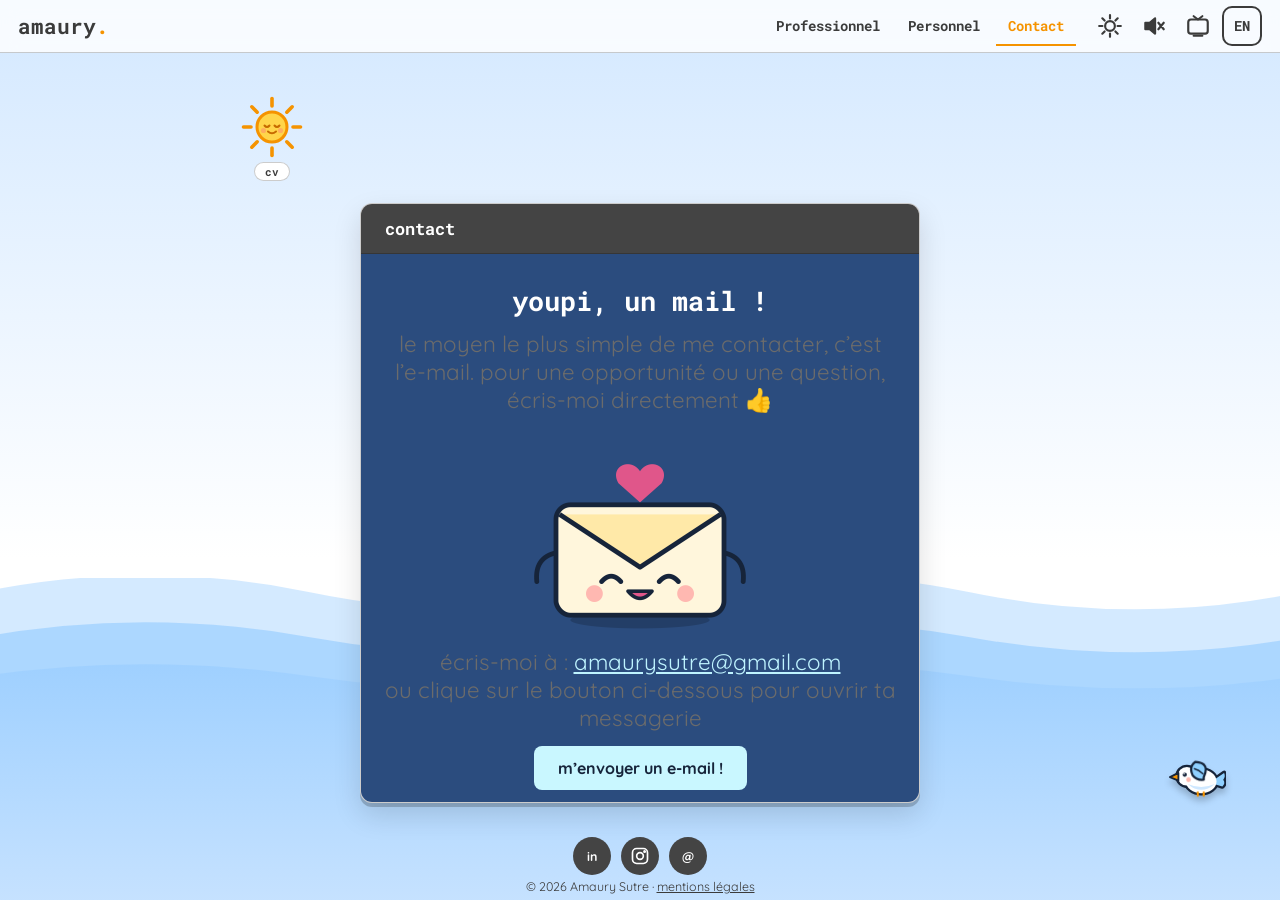
==== commit 9fe6b2f2: "Add files via upload" ====
--- a/contact/index.html
+++ b/contact/index.html
@@ -6,6 +6,7 @@
 <title>Contacter Amaury Sutre — SEO &amp; content strategy</title>
 <meta name="description" content="Écrire à Amaury Sutre, content strategist et spécialiste SEO/GEO à Bordeaux : e-mail, LinkedIn et Instagram.">
 <meta name="author" content="Amaury Sutre">
+<meta name="build" content="r4-20261106">
 <meta name="color-scheme" content="light dark">
 <meta name="robots" content="index, follow, max-image-preview:large, max-snippet:-1">
 <link rel="canonical" href="https://predatopatate.github.io/contact/">
@@ -30,7 +31,7 @@
 <link rel="preload" href="/fonts/quicksand-700.woff2" as="font" type="font/woff2" crossorigin>
 <link rel="preload" href="/fonts/roboto-mono-700.woff2" as="font" type="font/woff2" crossorigin>
 <script>try{var t=localStorage.getItem('theme');if(t)document.documentElement.dataset.theme=t;if(localStorage.getItem('crt')==='on')document.documentElement.classList.add('crt')}catch(e){}</script>
-<link rel="stylesheet" href="/css/style.css">
+<link rel="stylesheet" href="/css/style.css?v=r4-20261106">
 <noscript><style>body{overflow:auto!important;display:block!important;height:auto!important}.desk{height:60vh!important}#src,#src[hidden]{display:block!important}#src [data-win]{max-width:760px;margin:20px auto;padding:16px;background:var(--win);color:var(--ink);border-radius:12px}</style></noscript>
 <script type="application/ld+json">{"@context": "https://schema.org", "@type": "BreadcrumbList", "itemListElement": [{"@type": "ListItem", "position": 1, "name": "Professionnel", "item": "https://predatopatate.github.io/"}, {"@type": "ListItem", "position": 2, "name": "Contact", "item": "https://predatopatate.github.io/contact/"}]}</script>
 </head>
@@ -54,9 +55,9 @@
 <div id="lb" role="dialog" aria-modal="true"><button class="lbn" id="lbp" aria-label="Précédent">‹</button><button class="lbn" id="lbn" aria-label="Suivant">›</button><button class="lbn" id="lbx" aria-label="Fermer">×</button></div>
 <div id="mm" role="dialog" aria-modal="true"><div class="mbox"><p id="mmt" class="mt"></p><p id="mmp"></p><div id="mmo"></div><div class="mrow"><button id="mmc"></button><button id="mmx"></button></div></div></div>
 <div id="src" hidden>
-<section data-win="cv" data-title="cv" data-w="600"><h2 class="sr">cv</h2><div class="callout">tu as trouvé le bonus ! voici mon CV en PDF, à télécharger :)</div><div class="cvbox"><a class="cvprev" href="/images/cv-fr.jpg" data-zoom aria-label="Agrandir l’aperçu du CV"><img src="/images/cv-fr.jpg" alt="Aperçu du CV d’Amaury Sutre (PDF)" width="440" height="622"></a><div class="cvinfo"><h3 class="cvh">CV — Amaury Sutre</h3><p class="meta">PDF · français</p><p>Content strategist &amp; spécialiste SEO/GEO : expériences, formation, compétences.</p><p class="cvbtns"><a class="btn" href="/cv/CV-Amaury-Sutre-FR.pdf" download>télécharger</a> <a class="btn ghost" href="/cv/CV-Amaury-Sutre-FR.pdf" target="_blank" rel="noopener">ouvrir dans un onglet</a></p></div></div></section>
-<section data-win="game" data-title="chasse aux mots-clés" data-w="520"><h2 class="sr">chasse aux mots-clés</h2><div class="gm" data-gm><div class="gh"><span>score <b data-sc>0</b></span><span>temps <b data-tm>30</b></span><span>record <b data-hi>0</b></span></div><div class="ga" data-ga><div class="gi">Clique les mots-clés avant qu’ils s’envolent. Évite les rouges !</div></div><a class="btn" href="#" data-gstart>jouer</a></div></section>
+<section data-win="cv" data-title="cv" data-w="600"><h2 class="sr">CV</h2><div class="callout">tu as trouvé le bonus ! voici mon CV en PDF, à télécharger :)</div><div class="cvbox"><a class="cvprev" href="/images/cv-fr.jpg" data-zoom aria-label="Agrandir l’aperçu du CV"><img src="/images/cv-fr.jpg" alt="Aperçu du CV d’Amaury Sutre (PDF)" width="440" height="622"></a><div class="cvinfo"><h3 class="cvh">CV — Amaury Sutre</h3><p class="meta">PDF · français</p><p>Content strategist &amp; spécialiste SEO/GEO : expériences, formation, compétences.</p><p class="cvbtns"><a class="btn" href="/cv/CV-Amaury-Sutre-FR.pdf" download>télécharger</a> <a class="btn ghost" href="/cv/CV-Amaury-Sutre-FR.pdf" target="_blank" rel="noopener">ouvrir dans un onglet</a></p></div></div></section>
+<section data-win="game" data-title="chasse aux mots-clés" data-w="520"><h2 class="sr">Chasse aux mots-clés</h2><div class="gm" data-gm><div class="gh"><span>score <b data-sc>0</b></span><span>temps <b data-tm>30</b></span><span>record <b data-hi>0</b></span></div><div class="ga" data-ga><div class="gi">Clique les mots-clés avant qu’ils s’envolent. Évite les rouges !</div></div><a class="btn" href="#" data-gstart>jouer</a></div></section>
 </div>
-<script src="/js/app.js" defer></script>
+<script src="/js/app.js?v=r4-20261106" defer></script>
 </body>
 </html>
--- a/css/style.css
+++ b/css/style.css
@@ -361,3 +361,27 @@
 
 .home.legal .body h1{font-size:1.5rem;margin:0 0 10px}
 .home.legal .body h2{font-size:1.1rem;margin:18px 0 6px}
+
+/* ===== Logos plein cadre ===== */
+.card{grid-template-columns:240px 1fr;min-height:240px}
+.card .thumb.logo{padding:0;min-height:240px;height:auto;background:#fff;display:block}
+.card .thumb.logo img{width:100%;height:100%;max-width:none;max-height:none;object-fit:cover;display:block}
+@media (max-width:700px){.card{grid-template-columns:1fr;min-height:0}.card .thumb.logo{width:min(240px,100%);height:auto;aspect-ratio:1/1;min-height:0;margin:16px auto 0;border-radius:12px;overflow:hidden}}
+/* ===== Chemin des dessins : thème mer ===== */
+:root{--foam:#fff}
+@media (prefers-color-scheme:dark){:root:not([data-theme="light"]){--foam:#b8f1ff}}
+:root[data-theme="dark"]{--foam:#b8f1ff}
+.snake path.sea{stroke:var(--sky1);stroke-width:22;stroke-dasharray:none;opacity:.55;animation:none}
+.snake path:not(.sea){stroke:var(--foam);stroke-width:4.5}
+.snake .hx{overflow:visible;animation:tin .55s ease-out both,bobw 6s ease-in-out infinite;animation-delay:calc(var(--i,0)*45ms),calc(var(--i,0)*-700ms)}
+.snake .hx img{border-radius:8px}
+@keyframes tin{from{opacity:0;scale:.6}}
+@keyframes bobw{50%{translate:0 -5px}}
+.snake .hx::after{content:"";position:absolute;inset:-3px;border:3px solid var(--accent);border-radius:11px;opacity:0;pointer-events:none}
+.snake .hx:hover::after{animation:rip .9s ease-out infinite}
+@keyframes rip{from{opacity:.9;scale:.97}to{opacity:0;scale:1.22}}
+.boat{position:absolute;width:52px;height:44px;margin:-34px 0 0 -26px;z-index:6;pointer-events:none;filter:drop-shadow(0 4px 3px #0003);transform:scaleX(var(--f,1))}
+.boat svg{display:block;animation:bobw 2.4s ease-in-out infinite}
+.igbox{grid-template-columns:minmax(0,300px) 1fr}
+.igprev{transform:rotate(1.5deg)}
+@media (max-width:700px){.igbox{grid-template-columns:1fr}}
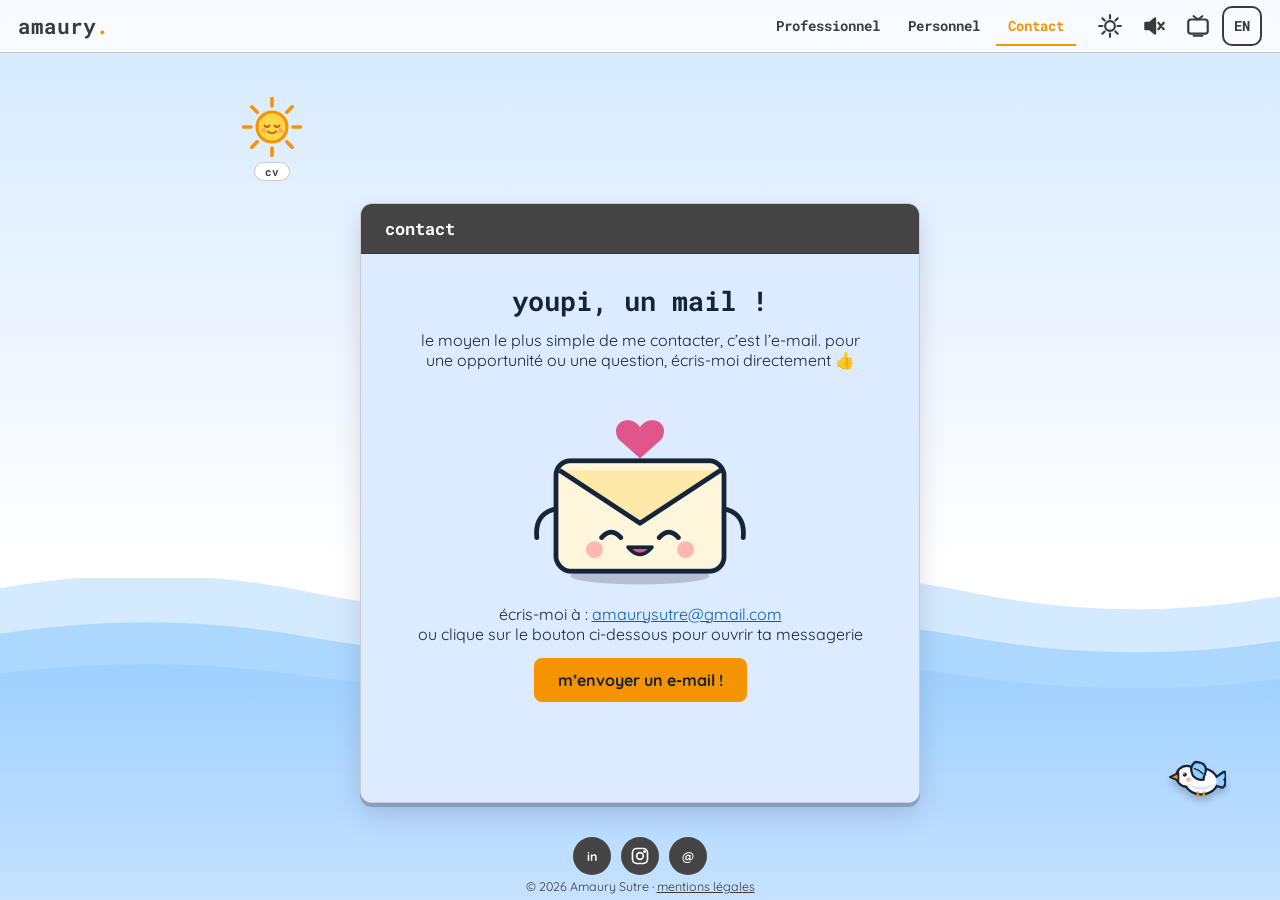
==== commit 477e235a: "Add files via upload" ====
--- a/contact/index.html
+++ b/contact/index.html
@@ -6,7 +6,7 @@
 <title>Contacter Amaury Sutre — SEO &amp; content strategy</title>
 <meta name="description" content="Écrire à Amaury Sutre, content strategist et spécialiste SEO/GEO à Bordeaux : e-mail, LinkedIn et Instagram.">
 <meta name="author" content="Amaury Sutre">
-<meta name="build" content="r4-20261106">
+<meta name="build" content="r5-20261108">
 <meta name="color-scheme" content="light dark">
 <meta name="robots" content="index, follow, max-image-preview:large, max-snippet:-1">
 <link rel="canonical" href="https://predatopatate.github.io/contact/">
@@ -31,7 +31,7 @@
 <link rel="preload" href="/fonts/quicksand-700.woff2" as="font" type="font/woff2" crossorigin>
 <link rel="preload" href="/fonts/roboto-mono-700.woff2" as="font" type="font/woff2" crossorigin>
 <script>try{var t=localStorage.getItem('theme');if(t)document.documentElement.dataset.theme=t;if(localStorage.getItem('crt')==='on')document.documentElement.classList.add('crt')}catch(e){}</script>
-<link rel="stylesheet" href="/css/style.css?v=r4-20261106">
+<link rel="stylesheet" href="/css/style.css?v=r5-20261108">
 <noscript><style>body{overflow:auto!important;display:block!important;height:auto!important}.desk{height:60vh!important}#src,#src[hidden]{display:block!important}#src [data-win]{max-width:760px;margin:20px auto;padding:16px;background:var(--win);color:var(--ink);border-radius:12px}</style></noscript>
 <script type="application/ld+json">{"@context": "https://schema.org", "@type": "BreadcrumbList", "itemListElement": [{"@type": "ListItem", "position": 1, "name": "Professionnel", "item": "https://predatopatate.github.io/"}, {"@type": "ListItem", "position": 2, "name": "Contact", "item": "https://predatopatate.github.io/contact/"}]}</script>
 </head>
@@ -58,6 +58,6 @@
 <section data-win="cv" data-title="cv" data-w="600"><h2 class="sr">CV</h2><div class="callout">tu as trouvé le bonus ! voici mon CV en PDF, à télécharger :)</div><div class="cvbox"><a class="cvprev" href="/images/cv-fr.jpg" data-zoom aria-label="Agrandir l’aperçu du CV"><img src="/images/cv-fr.jpg" alt="Aperçu du CV d’Amaury Sutre (PDF)" width="440" height="622"></a><div class="cvinfo"><h3 class="cvh">CV — Amaury Sutre</h3><p class="meta">PDF · français</p><p>Content strategist &amp; spécialiste SEO/GEO : expériences, formation, compétences.</p><p class="cvbtns"><a class="btn" href="/cv/CV-Amaury-Sutre-FR.pdf" download>télécharger</a> <a class="btn ghost" href="/cv/CV-Amaury-Sutre-FR.pdf" target="_blank" rel="noopener">ouvrir dans un onglet</a></p></div></div></section>
 <section data-win="game" data-title="chasse aux mots-clés" data-w="520"><h2 class="sr">Chasse aux mots-clés</h2><div class="gm" data-gm><div class="gh"><span>score <b data-sc>0</b></span><span>temps <b data-tm>30</b></span><span>record <b data-hi>0</b></span></div><div class="ga" data-ga><div class="gi">Clique les mots-clés avant qu’ils s’envolent. Évite les rouges !</div></div><a class="btn" href="#" data-gstart>jouer</a></div></section>
 </div>
-<script src="/js/app.js?v=r4-20261106" defer></script>
+<script src="/js/app.js?v=r5-20261108" defer></script>
 </body>
 </html>
--- a/css/style.css
+++ b/css/style.css
@@ -385,3 +385,31 @@
 .igbox{grid-template-columns:minmax(0,300px) 1fr}
 .igprev{transform:rotate(1.5deg)}
 @media (max-width:700px){.igbox{grid-template-columns:1fr}}
+
+/* ===== Carte Instagram / CV plus aérées ===== */
+.cvbox{gap:40px;margin:22px 0}
+.igbox{grid-template-columns:minmax(0,230px) 1fr}
+.igprev{transform:rotate(1.2deg)}
+.cvinfo{padding:6px 6px 6px 0}
+/* ===== Contact : clair le jour, foncé la nuit ===== */
+:root{--cblue:#dcebff;--cink:#16243a;--clink:#0b5fb3}
+@media (prefers-color-scheme:dark){:root:not([data-theme="light"]){--cblue:#173a63;--cink:#e8f3f9;--clink:#bff4ff}}
+:root[data-theme="dark"]{--cblue:#173a63;--cink:#e8f3f9;--clink:#bff4ff}
+.home.blue .hero,.win.blue .body{background:var(--cblue);color:var(--cink)}
+.home.blue .hero a,.win.blue .body a{color:var(--clink)}
+.home.blue .hero p{color:inherit;font-size:1rem;margin:0 auto 14px}
+.btn2{background:var(--accent);color:#16243a!important}
+.btn2:hover{background:#fff}
+/* ===== Vie marine ===== */
+.dolphin{position:absolute;left:-130px;bottom:33%;width:96px;height:52px;pointer-events:none;z-index:0;animation:dfly var(--dur,6.5s) linear forwards}
+.dolphin .dj{animation:djump var(--dur,6.5s) ease-in-out forwards}
+.dolphin svg,.angler svg{display:block}
+@keyframes dfly{to{translate:calc(var(--dx,1)*(100vw + 260px)) 0}}
+@keyframes djump{0%{translate:0 90px;rotate:-42deg}50%{translate:0 -100px;rotate:0deg}100%{translate:0 90px;rotate:42deg}}
+.angler{position:absolute;left:-130px;bottom:var(--b,12%);width:92px;height:64px;pointer-events:none;z-index:2;filter:drop-shadow(0 0 10px #ffe66d55);animation:aswim var(--dur,28s) linear forwards}
+.angler svg{animation:bobw 3.2s ease-in-out infinite}
+.angler .halo{animation:glow 1.8s ease-in-out infinite}
+.angler .tailp{transform-box:fill-box;transform-origin:100% 50%;animation:tailw 1s ease-in-out infinite}
+@keyframes aswim{to{translate:calc(var(--dx,1)*(100vw + 260px)) 0}}
+@keyframes glow{50%{opacity:.4}}
+@keyframes tailw{50%{transform:rotate(12deg)}}
